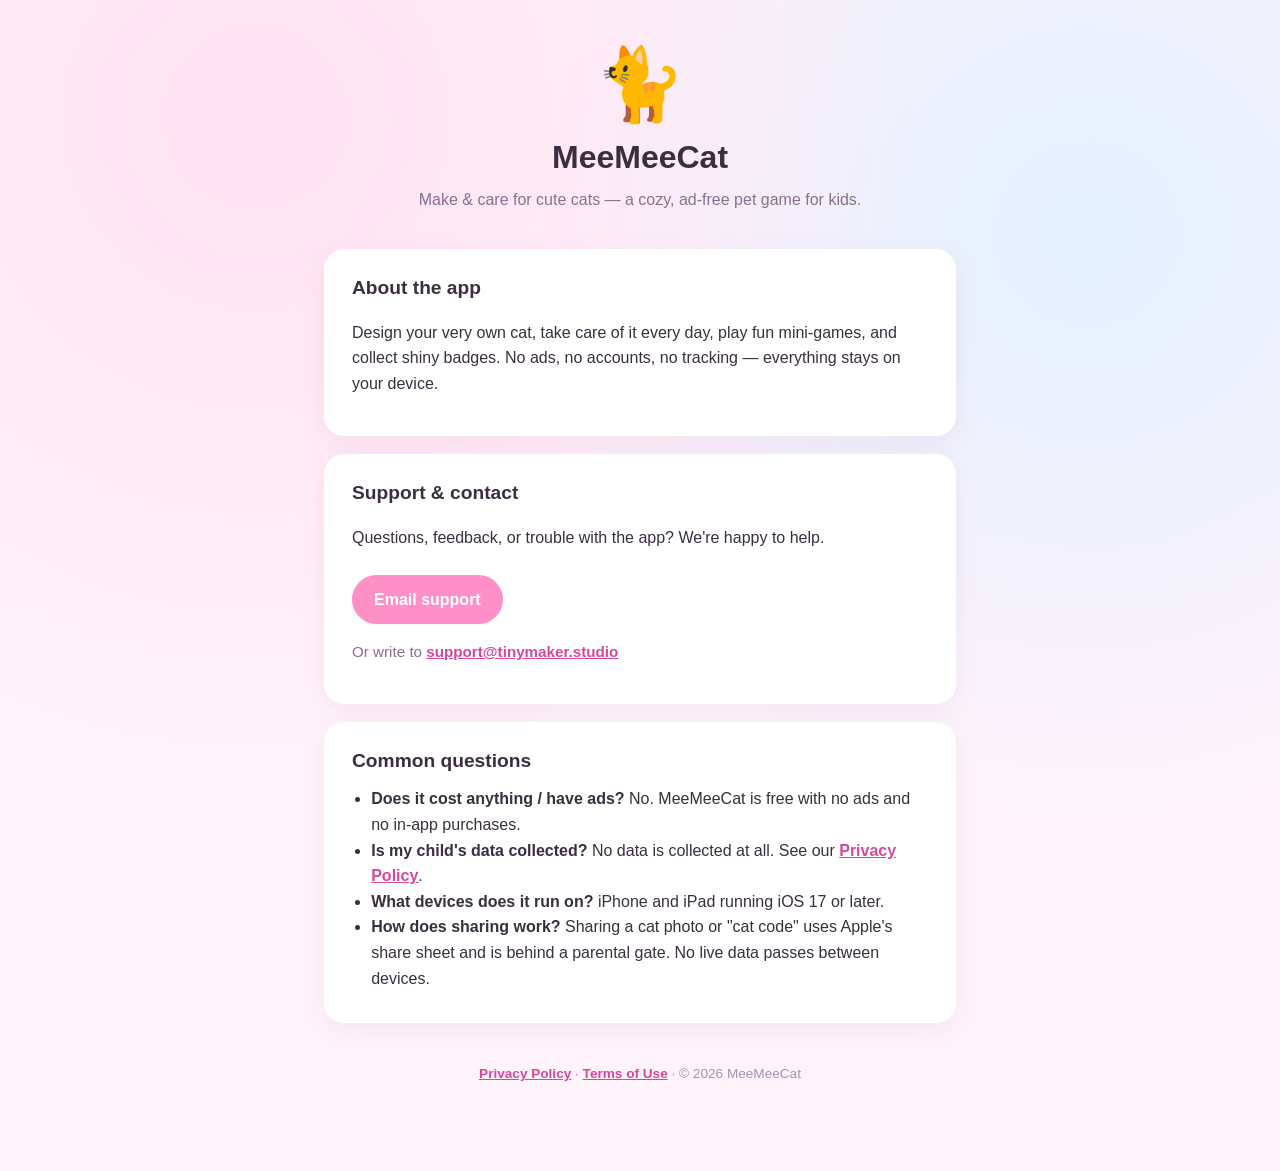
==== index.html @ 4c10e98f "Add files via upload" ====
<!DOCTYPE html>
<html lang="en">
<head>
  <meta charset="utf-8">
  <meta name="viewport" content="width=device-width, initial-scale=1">
  <title>MeeMeeCat — Support</title>
  <style>
    :root { color-scheme: light; }
    * { box-sizing: border-box; }
    body {
      margin: 0; font-family: -apple-system, BlinkMacSystemFont, "Segoe UI", Roboto, sans-serif;
      color: #3a2e3f; background: #fff4fb;
      background-image: radial-gradient(circle at 20% 10%, #ffe1f1 0, transparent 45%),
                        radial-gradient(circle at 85% 20%, #e3f0ff 0, transparent 40%);
      line-height: 1.6;
    }
    .wrap { max-width: 680px; margin: 0 auto; padding: 48px 24px 72px; }
    .hero { text-align: center; margin-bottom: 36px; }
    .icon { font-size: 72px; line-height: 1; }
    h1 { font-size: 2rem; margin: 12px 0 4px; }
    .tag { color: #8a6f93; margin: 0; }
    .card {
      background: #fff; border-radius: 20px; padding: 24px 28px; margin: 18px 0;
      box-shadow: 0 8px 24px rgba(186,120,170,0.12);
    }
    h2 { font-size: 1.2rem; margin: 0 0 10px; }
    ul { padding-left: 1.2em; margin: 8px 0; }
    a { color: #d6479b; font-weight: 600; }
    .btn {
      display: inline-block; background: #ff8fc7; color: #fff; text-decoration: none;
      padding: 12px 22px; border-radius: 999px; font-weight: 700; margin-top: 8px;
    }
    footer { text-align: center; color: #a791ad; font-size: 0.85rem; margin-top: 40px; }
  </style>
</head>
<body>
  <div class="wrap">
    <div class="hero">
      <div class="icon">🐈</div>
      <h1>MeeMeeCat</h1>
      <p class="tag">Make &amp; care for cute cats — a cozy, ad-free pet game for kids.</p>
    </div>

    <div class="card">
      <h2>About the app</h2>
      <p>Design your very own cat, take care of it every day, play fun mini-games, and collect
         shiny badges. No ads, no accounts, no tracking — everything stays on your device.</p>
    </div>

    <div class="card">
      <h2>Support &amp; contact</h2>
      <p>Questions, feedback, or trouble with the app? We're happy to help.</p>
      <p><a class="btn" href="mailto:support@tinymaker.studio?subject=MeeMeeCat%20Support">Email support</a></p>
      <p style="color:#8a6f93;font-size:0.95rem;">Or write to <a href="mailto:support@tinymaker.studio">support@tinymaker.studio</a></p>
    </div>

    <div class="card">
      <h2>Common questions</h2>
      <ul>
        <li><strong>Does it cost anything / have ads?</strong> No. MeeMeeCat is free with no ads and no in-app purchases.</li>
        <li><strong>Is my child's data collected?</strong> No data is collected at all. See our
            <a href="privacy.html">Privacy Policy</a>.</li>
        <li><strong>What devices does it run on?</strong> iPhone and iPad running iOS 17 or later.</li>
        <li><strong>How does sharing work?</strong> Sharing a cat photo or "cat code" uses Apple's
            share sheet and is behind a parental gate. No live data passes between devices.</li>
      </ul>
    </div>

    <footer>
      <p><a href="privacy.html">Privacy Policy</a> · <a href="terms.html">Terms of Use</a> · © 2026 MeeMeeCat</p>
    </footer>
  </div>
</body>
</html>
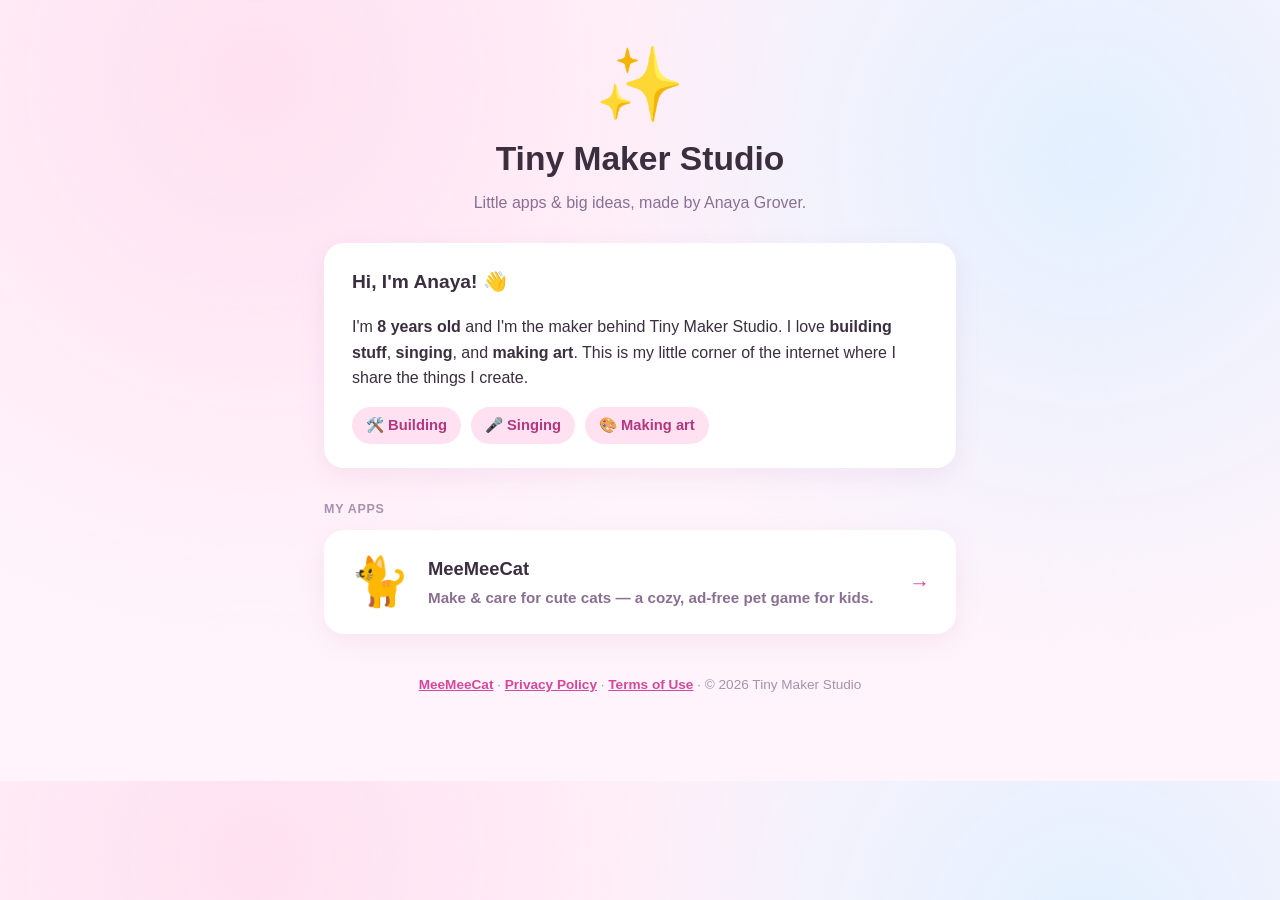
==== commit 8ff5535a: "Studio homepage about Anaya + MeeMeeCat app page" ====
--- a/index.html
+++ b/index.html
@@ -3,7 +3,7 @@
 <head>
   <meta charset="utf-8">
   <meta name="viewport" content="width=device-width, initial-scale=1">
-  <title>MeeMeeCat — Support</title>
+  <title>Tiny Maker Studio — made by Anaya Grover</title>
   <style>
     :root { color-scheme: light; }
     * { box-sizing: border-box; }
@@ -15,59 +15,73 @@
       line-height: 1.6;
     }
     .wrap { max-width: 680px; margin: 0 auto; padding: 48px 24px 72px; }
-    .hero { text-align: center; margin-bottom: 36px; }
+    .hero { text-align: center; margin-bottom: 28px; }
     .icon { font-size: 72px; line-height: 1; }
-    h1 { font-size: 2rem; margin: 12px 0 4px; }
+    h1 { font-size: 2.1rem; margin: 12px 0 4px; }
     .tag { color: #8a6f93; margin: 0; }
     .card {
       background: #fff; border-radius: 20px; padding: 24px 28px; margin: 18px 0;
       box-shadow: 0 8px 24px rgba(186,120,170,0.12);
     }
     h2 { font-size: 1.2rem; margin: 0 0 10px; }
-    ul { padding-left: 1.2em; margin: 8px 0; }
     a { color: #d6479b; font-weight: 600; }
-    .btn {
-      display: inline-block; background: #ff8fc7; color: #fff; text-decoration: none;
-      padding: 12px 22px; border-radius: 999px; font-weight: 700; margin-top: 8px;
+    .chips { display: flex; flex-wrap: wrap; gap: 10px; margin-top: 14px; }
+    .chip {
+      background: #ffe1f1; color: #b3367f; border-radius: 999px;
+      padding: 7px 14px; font-weight: 600; font-size: 0.92rem;
     }
+    .section-label {
+      text-transform: uppercase; letter-spacing: 0.06em; font-size: 0.78rem;
+      color: #a791ad; font-weight: 700; margin: 32px 0 10px;
+    }
+    .tile {
+      display: flex; align-items: center; gap: 18px; text-decoration: none; color: inherit;
+      background: #fff; border-radius: 20px; padding: 22px 24px;
+      box-shadow: 0 8px 24px rgba(186,120,170,0.12);
+      border: 2px solid transparent; transition: transform .12s ease, border-color .12s ease;
+    }
+    .tile:hover { transform: translateY(-2px); border-color: #ffb3da; }
+    .tile-emoji { font-size: 48px; line-height: 1; flex-shrink: 0; }
+    .tile-body { flex: 1; }
+    .tile-title { font-size: 1.15rem; font-weight: 800; color: #3a2e3f; }
+    .tile-desc { color: #8a6f93; font-size: 0.95rem; margin-top: 2px; }
+    .tile-arrow { color: #d6479b; font-weight: 800; font-size: 1.3rem; flex-shrink: 0; }
     footer { text-align: center; color: #a791ad; font-size: 0.85rem; margin-top: 40px; }
   </style>
 </head>
 <body>
   <div class="wrap">
     <div class="hero">
-      <div class="icon">🐈</div>
-      <h1>MeeMeeCat</h1>
-      <p class="tag">Make &amp; care for cute cats — a cozy, ad-free pet game for kids.</p>
+      <div class="icon">✨</div>
+      <h1>Tiny Maker Studio</h1>
+      <p class="tag">Little apps &amp; big ideas, made by Anaya Grover.</p>
     </div>
 
     <div class="card">
-      <h2>About the app</h2>
-      <p>Design your very own cat, take care of it every day, play fun mini-games, and collect
-         shiny badges. No ads, no accounts, no tracking — everything stays on your device.</p>
+      <h2>Hi, I'm Anaya! 👋</h2>
+      <p>I'm <strong>8 years old</strong> and I'm the maker behind Tiny Maker Studio. I love
+         <strong>building stuff</strong>, <strong>singing</strong>, and <strong>making art</strong>.
+         This is my little corner of the internet where I share the things I create.</p>
+      <div class="chips">
+        <span class="chip">🛠️ Building</span>
+        <span class="chip">🎤 Singing</span>
+        <span class="chip">🎨 Making art</span>
+      </div>
     </div>
 
-    <div class="card">
-      <h2>Support &amp; contact</h2>
-      <p>Questions, feedback, or trouble with the app? We're happy to help.</p>
-      <p><a class="btn" href="mailto:support@tinymaker.studio?subject=MeeMeeCat%20Support">Email support</a></p>
-      <p style="color:#8a6f93;font-size:0.95rem;">Or write to <a href="mailto:support@tinymaker.studio">support@tinymaker.studio</a></p>
-    </div>
+    <div class="section-label">My apps</div>
 
-    <div class="card">
-      <h2>Common questions</h2>
-      <ul>
-        <li><strong>Does it cost anything / have ads?</strong> No. MeeMeeCat is free with no ads and no in-app purchases.</li>
-        <li><strong>Is my child's data collected?</strong> No data is collected at all. See our
-            <a href="privacy.html">Privacy Policy</a>.</li>
-        <li><strong>What devices does it run on?</strong> iPhone and iPad running iOS 17 or later.</li>
-        <li><strong>How does sharing work?</strong> Sharing a cat photo or "cat code" uses Apple's
-            share sheet and is behind a parental gate. No live data passes between devices.</li>
-      </ul>
-    </div>
+    <a class="tile" href="meemeecat.html">
+      <div class="tile-emoji">🐈</div>
+      <div class="tile-body">
+        <div class="tile-title">MeeMeeCat</div>
+        <div class="tile-desc">Make &amp; care for cute cats — a cozy, ad-free pet game for kids.</div>
+      </div>
+      <div class="tile-arrow">→</div>
+    </a>
 
     <footer>
-      <p><a href="privacy.html">Privacy Policy</a> · <a href="terms.html">Terms of Use</a> · © 2026 MeeMeeCat</p>
+      <p><a href="meemeecat.html">MeeMeeCat</a> · <a href="privacy.html">Privacy Policy</a> · <a href="terms.html">Terms of Use</a> · © 2026 Tiny Maker Studio</p>
     </footer>
   </div>
 </body>
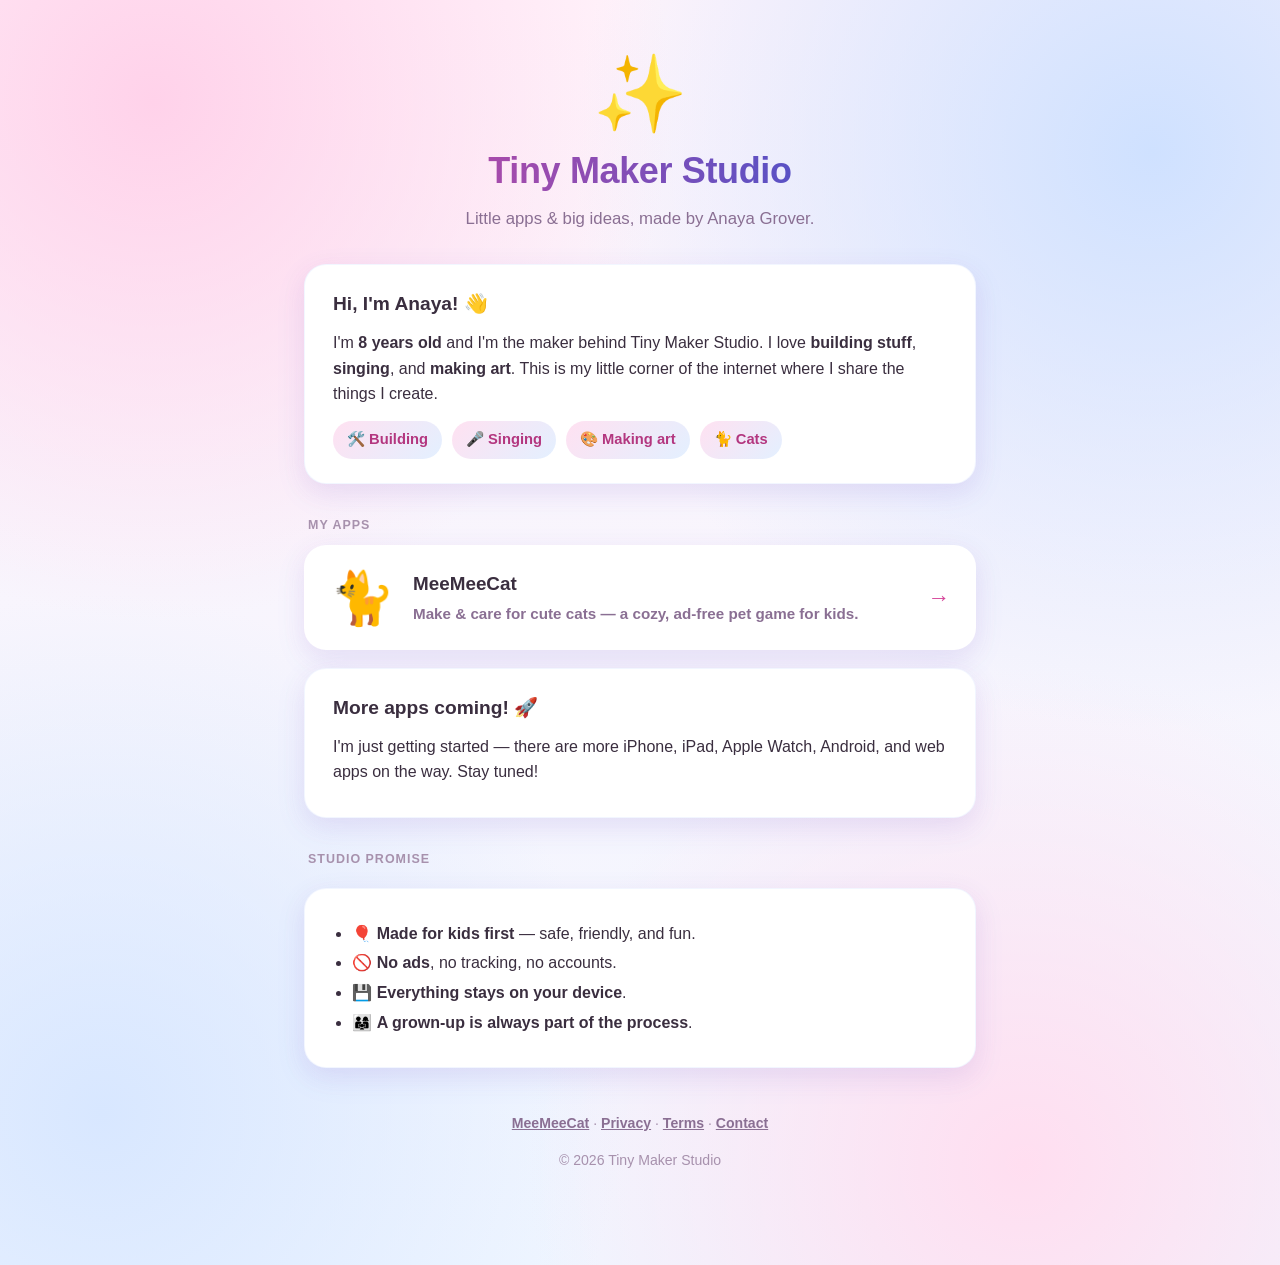
==== commit d9bd227d: "Polish site: pink↔blue gradient theme, Apple-compliant EULA, SEO - New shared style.css with a pink→" ====
--- a/index.html
+++ b/index.html
@@ -3,51 +3,41 @@
 <head>
   <meta charset="utf-8">
   <meta name="viewport" content="width=device-width, initial-scale=1">
-  <title>Tiny Maker Studio — made by Anaya Grover</title>
-  <style>
-    :root { color-scheme: light; }
-    * { box-sizing: border-box; }
-    body {
-      margin: 0; font-family: -apple-system, BlinkMacSystemFont, "Segoe UI", Roboto, sans-serif;
-      color: #3a2e3f; background: #fff4fb;
-      background-image: radial-gradient(circle at 20% 10%, #ffe1f1 0, transparent 45%),
-                        radial-gradient(circle at 85% 20%, #e3f0ff 0, transparent 40%);
-      line-height: 1.6;
-    }
-    .wrap { max-width: 680px; margin: 0 auto; padding: 48px 24px 72px; }
-    .hero { text-align: center; margin-bottom: 28px; }
-    .icon { font-size: 72px; line-height: 1; }
-    h1 { font-size: 2.1rem; margin: 12px 0 4px; }
-    .tag { color: #8a6f93; margin: 0; }
-    .card {
-      background: #fff; border-radius: 20px; padding: 24px 28px; margin: 18px 0;
-      box-shadow: 0 8px 24px rgba(186,120,170,0.12);
-    }
-    h2 { font-size: 1.2rem; margin: 0 0 10px; }
-    a { color: #d6479b; font-weight: 600; }
-    .chips { display: flex; flex-wrap: wrap; gap: 10px; margin-top: 14px; }
-    .chip {
-      background: #ffe1f1; color: #b3367f; border-radius: 999px;
-      padding: 7px 14px; font-weight: 600; font-size: 0.92rem;
-    }
-    .section-label {
-      text-transform: uppercase; letter-spacing: 0.06em; font-size: 0.78rem;
-      color: #a791ad; font-weight: 700; margin: 32px 0 10px;
-    }
-    .tile {
-      display: flex; align-items: center; gap: 18px; text-decoration: none; color: inherit;
-      background: #fff; border-radius: 20px; padding: 22px 24px;
-      box-shadow: 0 8px 24px rgba(186,120,170,0.12);
-      border: 2px solid transparent; transition: transform .12s ease, border-color .12s ease;
-    }
-    .tile:hover { transform: translateY(-2px); border-color: #ffb3da; }
-    .tile-emoji { font-size: 48px; line-height: 1; flex-shrink: 0; }
-    .tile-body { flex: 1; }
-    .tile-title { font-size: 1.15rem; font-weight: 800; color: #3a2e3f; }
-    .tile-desc { color: #8a6f93; font-size: 0.95rem; margin-top: 2px; }
-    .tile-arrow { color: #d6479b; font-weight: 800; font-size: 1.3rem; flex-shrink: 0; }
-    footer { text-align: center; color: #a791ad; font-size: 0.85rem; margin-top: 40px; }
-  </style>
+  <title>Tiny Maker Studio — apps made by Anaya Grover</title>
+  <meta name="description" content="Tiny Maker Studio is a tiny indie studio run by 8-year-old Anaya. We make cozy, kid-safe apps for iPhone, iPad, Apple Watch, Android, and the web — starting with MeeMeeCat.">
+  <meta name="keywords" content="Tiny Maker Studio, Anaya Grover, kids apps, iOS apps, indie developer, MeeMeeCat, virtual pet, cat game, kid-made app">
+  <meta name="theme-color" content="#ff8fc7">
+  <link rel="canonical" href="https://tinymaker.studio/">
+  <link rel="icon" type="image/svg+xml" href="favicon.svg">
+  <link rel="apple-touch-icon" href="og-meemeecat.png">
+  <link rel="stylesheet" href="style.css">
+
+  <!-- Open Graph -->
+  <meta property="og:type" content="website">
+  <meta property="og:site_name" content="Tiny Maker Studio">
+  <meta property="og:title" content="Tiny Maker Studio — apps made by Anaya">
+  <meta property="og:description" content="Cozy, kid-safe apps from a tiny indie studio. Made with love by 8-year-old Anaya.">
+  <meta property="og:url" content="https://tinymaker.studio/">
+  <meta property="og:image" content="https://tinymaker.studio/og-meemeecat.png">
+
+  <!-- Twitter -->
+  <meta name="twitter:card" content="summary_large_image">
+  <meta name="twitter:title" content="Tiny Maker Studio">
+  <meta name="twitter:description" content="Cozy, kid-safe apps. Made with love by 8-year-old Anaya.">
+  <meta name="twitter:image" content="https://tinymaker.studio/og-meemeecat.png">
+
+  <!-- Structured data (Organization) -->
+  <script type="application/ld+json">
+  {
+    "@context": "https://schema.org",
+    "@type": "Organization",
+    "name": "Tiny Maker Studio",
+    "url": "https://tinymaker.studio/",
+    "logo": "https://tinymaker.studio/og-meemeecat.png",
+    "founder": { "@type": "Person", "name": "Anaya Grover" },
+    "description": "A tiny indie studio making cozy, kid-safe apps for iOS, iPad, Apple Watch, Android, and the web."
+  }
+  </script>
 </head>
 <body>
   <div class="wrap">
@@ -66,6 +56,7 @@
         <span class="chip">🛠️ Building</span>
         <span class="chip">🎤 Singing</span>
         <span class="chip">🎨 Making art</span>
+        <span class="chip">🐈 Cats</span>
       </div>
     </div>
 
@@ -80,8 +71,30 @@
       <div class="tile-arrow">→</div>
     </a>
 
+    <div class="card" style="margin-top:18px;">
+      <h2>More apps coming! 🚀</h2>
+      <p>I'm just getting started — there are more iPhone, iPad, Apple Watch, Android, and web apps
+         on the way. Stay tuned!</p>
+    </div>
+
+    <div class="section-label">Studio promise</div>
+    <div class="card">
+      <ul>
+        <li>🎈 <strong>Made for kids first</strong> — safe, friendly, and fun.</li>
+        <li>🚫 <strong>No ads</strong>, no tracking, no accounts.</li>
+        <li>💾 <strong>Everything stays on your device</strong>.</li>
+        <li>👨‍👩‍👧 <strong>A grown-up is always part of the process</strong>.</li>
+      </ul>
+    </div>
+
     <footer>
-      <p><a href="meemeecat.html">MeeMeeCat</a> · <a href="privacy.html">Privacy Policy</a> · <a href="terms.html">Terms of Use</a> · © 2026 Tiny Maker Studio</p>
+      <p>
+        <a href="meemeecat.html">MeeMeeCat</a> ·
+        <a href="privacy.html">Privacy</a> ·
+        <a href="terms.html">Terms</a> ·
+        <a href="mailto:hello@tinymaker.studio">Contact</a>
+      </p>
+      <p>© 2026 Tiny Maker Studio</p>
     </footer>
   </div>
 </body>
--- a/style.css
+++ b/style.css
@@ -0,0 +1,169 @@
+/* Tiny Maker Studio — shared theme (pink ↔ blue gradient) */
+:root {
+  color-scheme: light;
+  --pink-50:   #fff4fb;
+  --pink-100:  #ffe1f1;
+  --pink-300:  #ffb3da;
+  --pink-500:  #ff8fc7;
+  --pink-700:  #d6479b;
+  --pink-900:  #b3367f;
+
+  --blue-50:   #f0f6ff;
+  --blue-100:  #e3f0ff;
+  --blue-300:  #a7c8f8;
+  --blue-500:  #5b8cff;
+  --blue-700:  #2a55d4;
+
+  --ink:       #3a2e3f;
+  --ink-soft:  #8a6f93;
+  --ink-mute:  #a791ad;
+
+  --card-shadow: 0 10px 30px rgba(91, 140, 255, 0.10), 0 8px 24px rgba(214, 71, 155, 0.08);
+}
+
+* { box-sizing: border-box; }
+
+html { scroll-behavior: smooth; }
+
+body {
+  margin: 0;
+  font-family: -apple-system, BlinkMacSystemFont, "Segoe UI", Roboto, "Helvetica Neue", sans-serif;
+  color: var(--ink);
+  line-height: 1.6;
+
+  /* Soft pink → blue gradient background with sparkle dots */
+  background:
+    radial-gradient(circle at 12% 8%,  #ffd2ea 0, transparent 32%),
+    radial-gradient(circle at 90% 12%, #cfe1ff 0, transparent 36%),
+    radial-gradient(circle at 80% 92%, #ffdef0 0, transparent 32%),
+    radial-gradient(circle at 8% 88%,  #d8e7ff 0, transparent 32%),
+    linear-gradient(180deg, var(--pink-50) 0%, var(--blue-50) 100%);
+  min-height: 100vh;
+}
+
+.wrap { max-width: 720px; margin: 0 auto; padding: 56px 24px 80px; }
+
+/* Hero */
+.hero { text-align: center; margin-bottom: 32px; }
+.hero .icon { font-size: 76px; line-height: 1; }
+.hero h1 {
+  font-size: 2.25rem;
+  margin: 10px 0 6px;
+  background: linear-gradient(90deg, var(--pink-700), var(--blue-700));
+  -webkit-background-clip: text;
+  background-clip: text;
+  color: transparent;
+  letter-spacing: -0.01em;
+}
+.hero .tag { color: var(--ink-soft); margin: 0; font-size: 1.05rem; }
+.back {
+  display: inline-block; margin-bottom: 8px; font-size: 0.9rem;
+  color: var(--pink-700); text-decoration: none;
+}
+.back:hover { text-decoration: underline; }
+
+/* Cards */
+.card {
+  background: #fff;
+  border-radius: 22px;
+  padding: 24px 28px;
+  margin: 18px 0;
+  box-shadow: var(--card-shadow);
+  border: 1px solid rgba(91, 140, 255, 0.08);
+}
+.card h2 {
+  font-size: 1.2rem;
+  margin: 0 0 10px;
+  color: var(--ink);
+}
+.card p { margin: 8px 0; }
+.card ul { padding-left: 1.2em; margin: 8px 0; }
+.card li { margin: 4px 0; }
+
+/* Links */
+a { color: var(--pink-700); font-weight: 600; }
+a:hover { color: var(--blue-700); }
+
+/* Chips */
+.chips { display: flex; flex-wrap: wrap; gap: 10px; margin-top: 14px; }
+.chip {
+  background: linear-gradient(135deg, var(--pink-100), var(--blue-100));
+  color: var(--pink-900);
+  border-radius: 999px;
+  padding: 7px 14px;
+  font-weight: 700;
+  font-size: 0.92rem;
+}
+
+/* Section label */
+.section-label {
+  text-transform: uppercase;
+  letter-spacing: 0.08em;
+  font-size: 0.78rem;
+  color: var(--ink-mute);
+  font-weight: 700;
+  margin: 32px 4px 10px;
+}
+
+/* App tiles */
+.tile {
+  display: flex; align-items: center; gap: 18px;
+  text-decoration: none; color: inherit;
+  background: #fff;
+  border-radius: 22px;
+  padding: 22px 24px;
+  box-shadow: var(--card-shadow);
+  border: 2px solid transparent;
+  transition: transform .15s ease, border-color .15s ease, box-shadow .15s ease;
+}
+.tile:hover {
+  transform: translateY(-3px);
+  border-image: linear-gradient(135deg, var(--pink-300), var(--blue-300)) 1;
+  border-color: var(--pink-300);
+  box-shadow: 0 16px 36px rgba(214, 71, 155, 0.18);
+}
+.tile-emoji { font-size: 52px; line-height: 1; flex-shrink: 0; }
+.tile-body { flex: 1; }
+.tile-title { font-size: 1.18rem; font-weight: 800; color: var(--ink); }
+.tile-desc  { color: var(--ink-soft); font-size: 0.95rem; margin-top: 2px; }
+.tile-arrow {
+  color: var(--pink-700); font-weight: 800; font-size: 1.4rem; flex-shrink: 0;
+}
+
+/* Big call-to-action button (e.g. App Store) */
+.btn {
+  display: inline-flex; align-items: center; gap: 8px;
+  background: linear-gradient(135deg, var(--pink-500), var(--blue-500));
+  color: #fff; text-decoration: none;
+  padding: 13px 24px;
+  border-radius: 999px;
+  font-weight: 800;
+  margin-top: 8px;
+  box-shadow: 0 8px 20px rgba(214, 71, 155, 0.30);
+  transition: transform .15s ease, box-shadow .15s ease;
+}
+.btn:hover {
+  color: #fff;
+  transform: translateY(-2px);
+  box-shadow: 0 14px 28px rgba(214, 71, 155, 0.35);
+}
+
+/* Misc */
+.updated {
+  color: var(--ink-mute); font-size: 0.9rem; text-align: center;
+  margin-top: -8px;
+}
+footer {
+  text-align: center;
+  color: var(--ink-mute);
+  font-size: 0.88rem;
+  margin-top: 44px;
+}
+footer a { color: var(--ink-soft); }
+
+@media (max-width: 480px) {
+  .wrap { padding: 36px 18px 64px; }
+  .hero h1 { font-size: 1.85rem; }
+  .card, .tile { padding: 20px 20px; }
+  .tile-emoji { font-size: 44px; }
+}
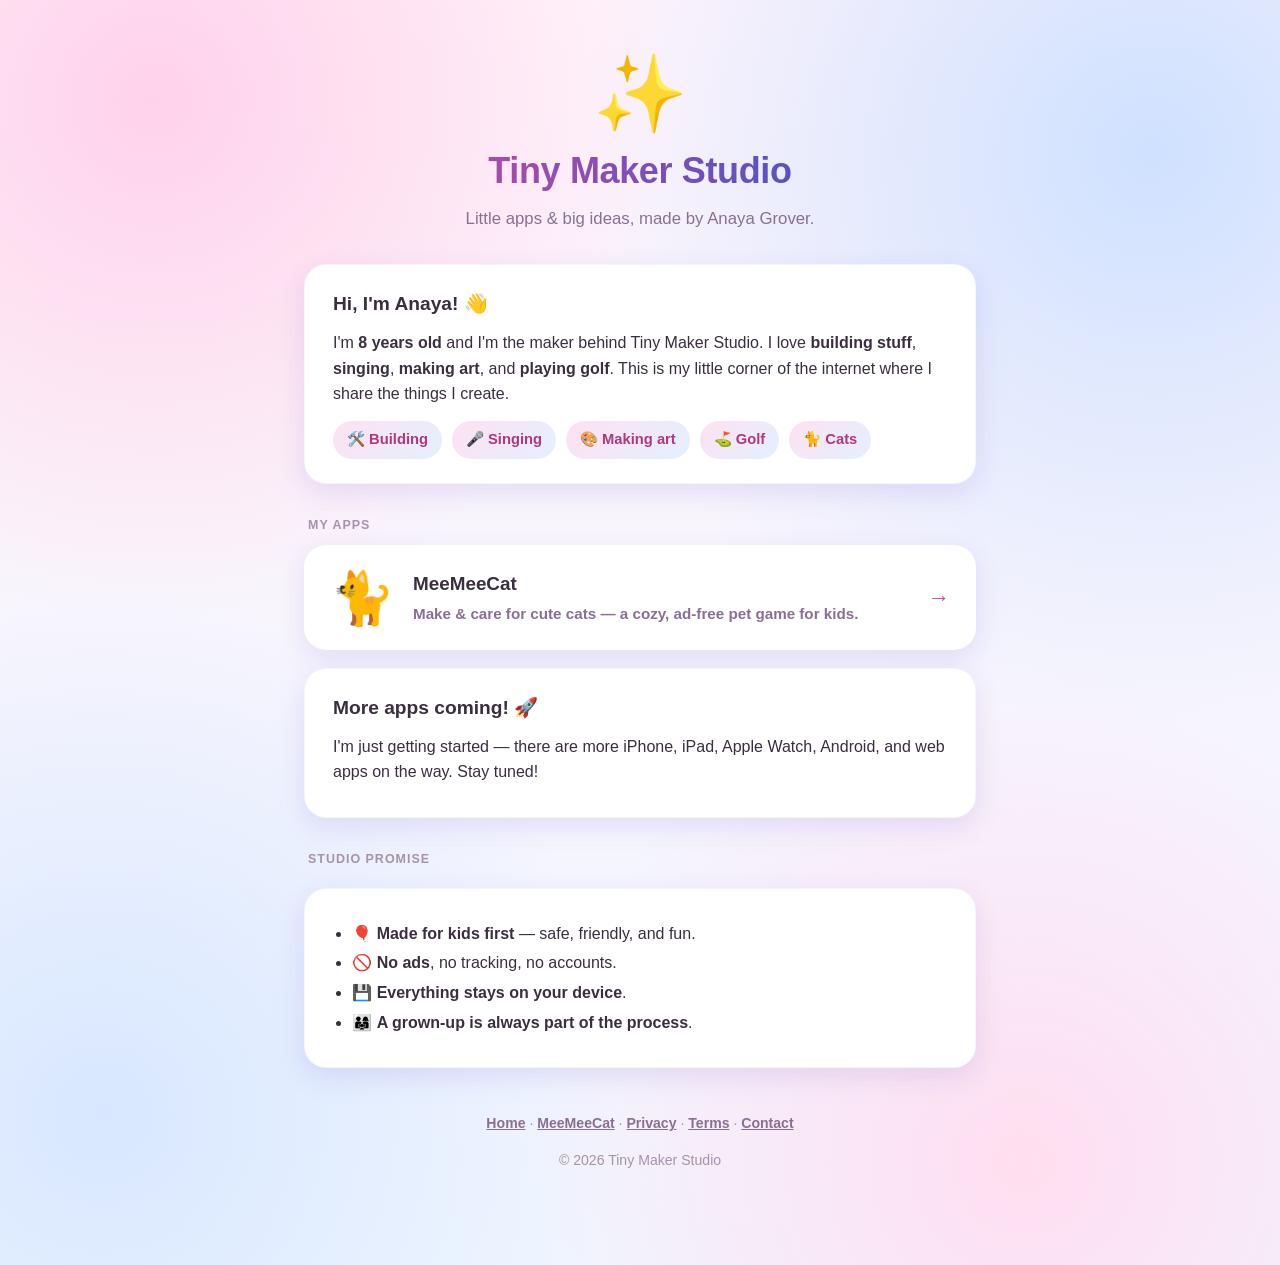
==== commit 9410a561: "Consistent footer across all pages + add golf to Anaya's interests Every page footer now shows the s" ====
--- a/index.html
+++ b/index.html
@@ -50,12 +50,14 @@
     <div class="card">
       <h2>Hi, I'm Anaya! 👋</h2>
       <p>I'm <strong>8 years old</strong> and I'm the maker behind Tiny Maker Studio. I love
-         <strong>building stuff</strong>, <strong>singing</strong>, and <strong>making art</strong>.
-         This is my little corner of the internet where I share the things I create.</p>
+         <strong>building stuff</strong>, <strong>singing</strong>, <strong>making art</strong>,
+         and <strong>playing golf</strong>. This is my little corner of the internet where I
+         share the things I create.</p>
       <div class="chips">
         <span class="chip">🛠️ Building</span>
         <span class="chip">🎤 Singing</span>
         <span class="chip">🎨 Making art</span>
+        <span class="chip">⛳ Golf</span>
         <span class="chip">🐈 Cats</span>
       </div>
     </div>
@@ -89,10 +91,11 @@
 
     <footer>
       <p>
+        <a href="index.html">Home</a> ·
         <a href="meemeecat.html">MeeMeeCat</a> ·
         <a href="privacy.html">Privacy</a> ·
         <a href="terms.html">Terms</a> ·
-        <a href="mailto:hello@tinymaker.studio">Contact</a>
+        <a href="mailto:support@tinymaker.studio">Contact</a>
       </p>
       <p>© 2026 Tiny Maker Studio</p>
     </footer>
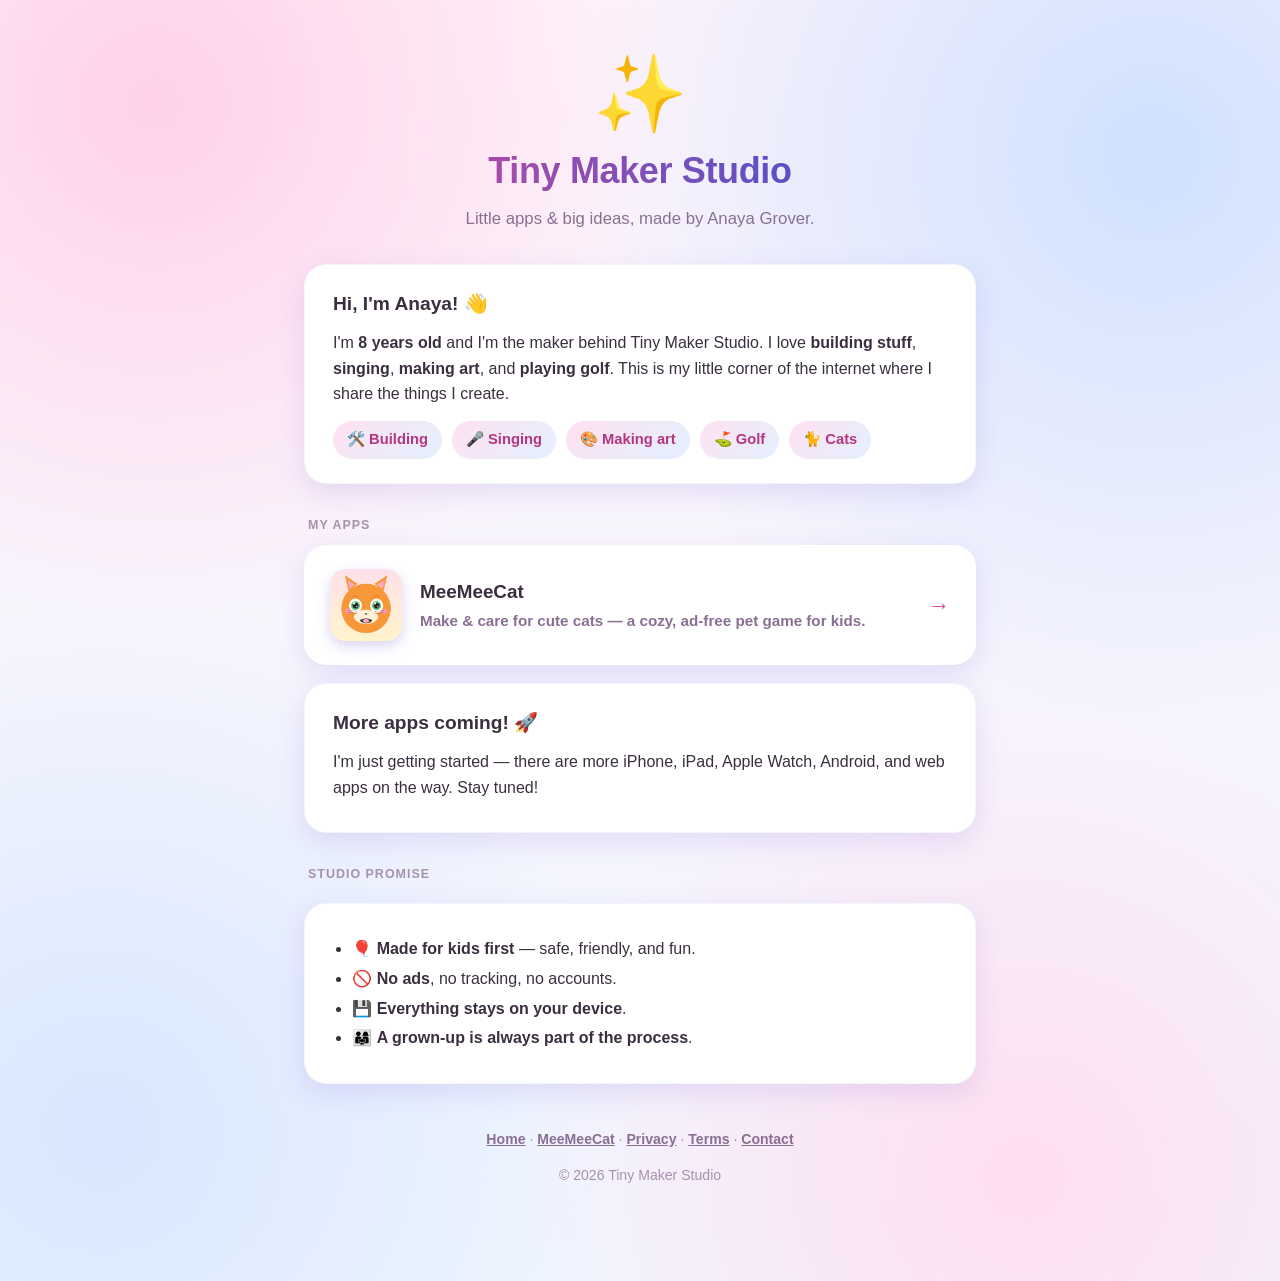
==== commit 63ea8f8b: "Use real MeeMeeCat app icon on the website (iOS-style rounded square) - New .app-icon CSS class (rou" ====
--- a/index.html
+++ b/index.html
@@ -65,7 +65,7 @@
     <div class="section-label">My apps</div>
 
     <a class="tile" href="meemeecat.html">
-      <div class="tile-emoji">🐈</div>
+      <img class="app-icon" src="og-meemeecat.png" alt="MeeMeeCat app icon" width="72" height="72">
       <div class="tile-body">
         <div class="tile-title">MeeMeeCat</div>
         <div class="tile-desc">Make &amp; care for cute cats — a cozy, ad-free pet game for kids.</div>
@@ -91,7 +91,7 @@
 
     <footer>
       <p>
-        <a href="index.html">Home</a> ·
+        <a href="/">Home</a> ·
         <a href="meemeecat.html">MeeMeeCat</a> ·
         <a href="privacy.html">Privacy</a> ·
         <a href="terms.html">Terms</a> ·
--- a/style.css
+++ b/style.css
@@ -123,6 +123,21 @@
   box-shadow: 0 16px 36px rgba(214, 71, 155, 0.18);
 }
 .tile-emoji { font-size: 52px; line-height: 1; flex-shrink: 0; }
+
+/* App-icon style (iOS-like rounded square) */
+.app-icon {
+  display: block;
+  width: 72px; height: 72px;
+  border-radius: 22%;
+  box-shadow: 0 6px 16px rgba(91, 140, 255, 0.18), 0 4px 10px rgba(214, 71, 155, 0.14);
+  flex-shrink: 0;
+}
+.app-icon.hero {
+  width: 96px; height: 96px;
+  margin: 0 auto;
+  border-radius: 24%;
+  box-shadow: 0 10px 26px rgba(214, 71, 155, 0.22), 0 6px 14px rgba(91, 140, 255, 0.18);
+}
 .tile-body { flex: 1; }
 .tile-title { font-size: 1.18rem; font-weight: 800; color: var(--ink); }
 .tile-desc  { color: var(--ink-soft); font-size: 0.95rem; margin-top: 2px; }
